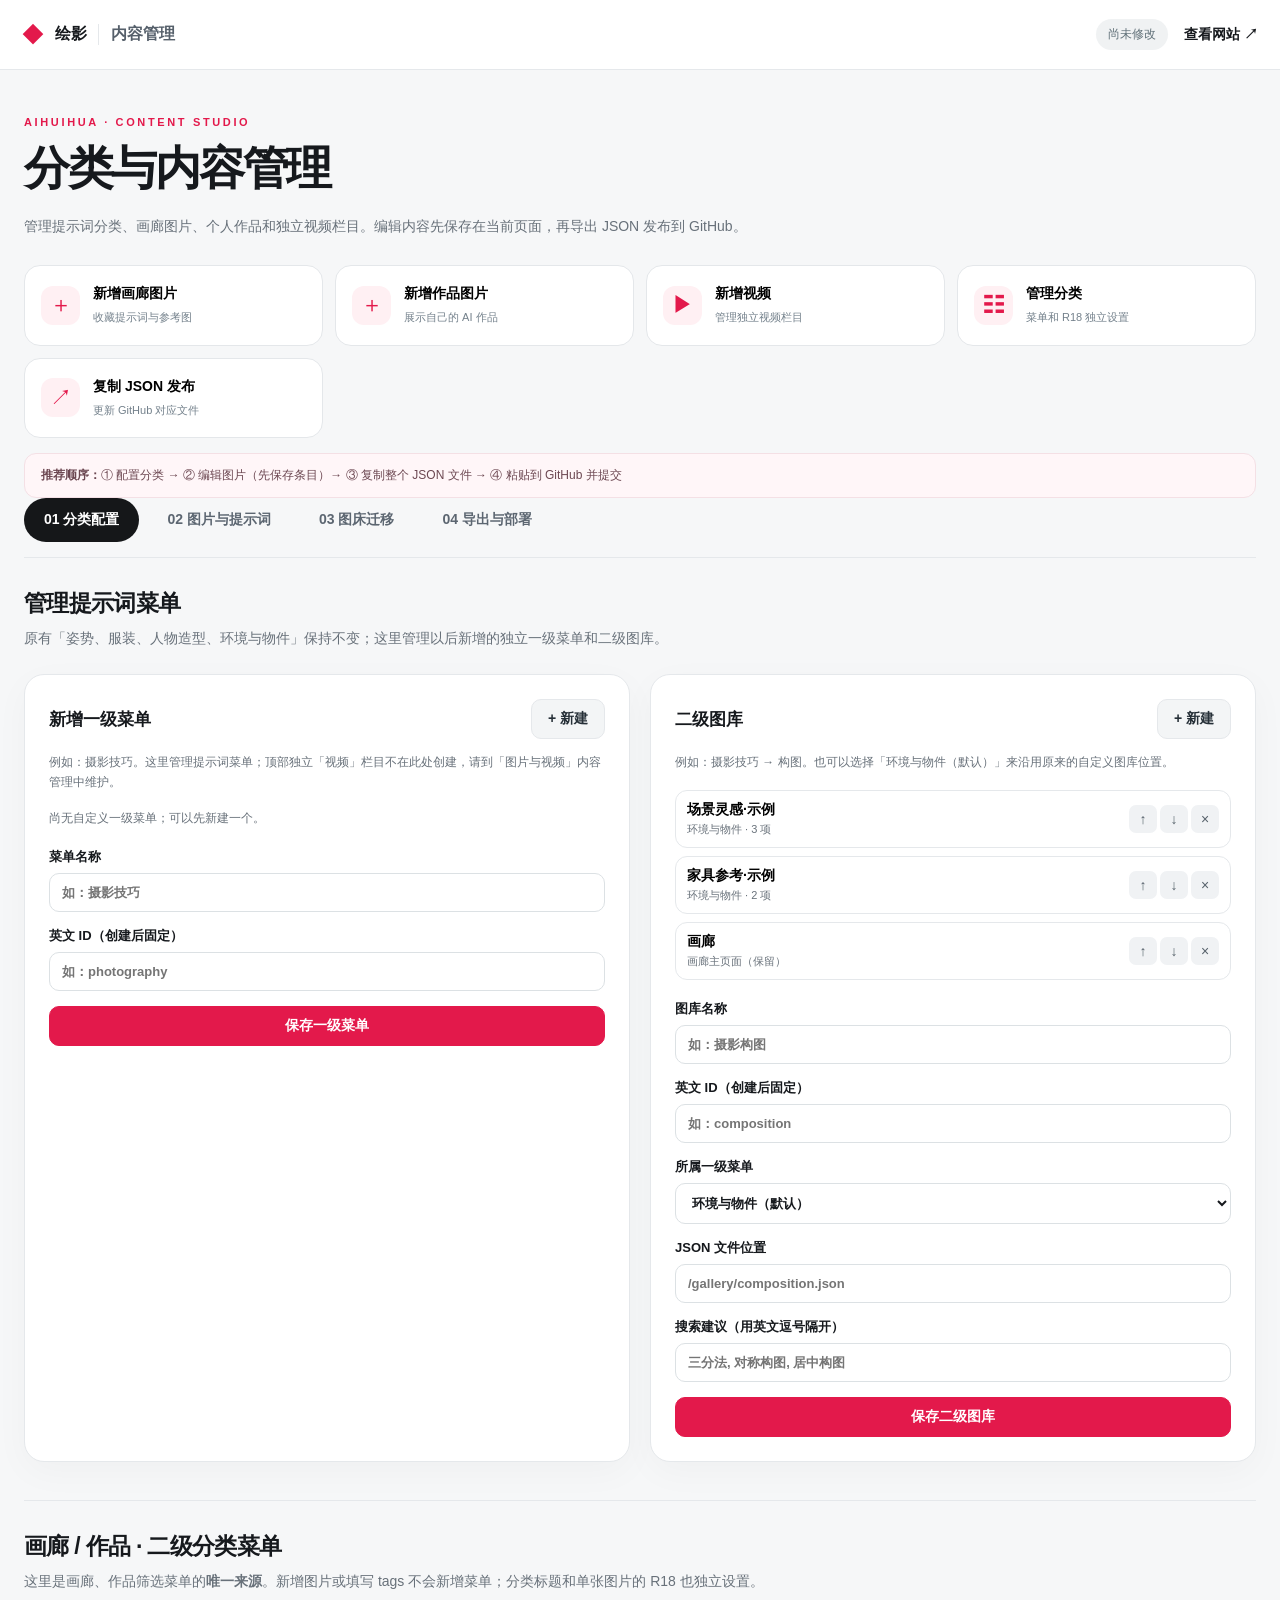
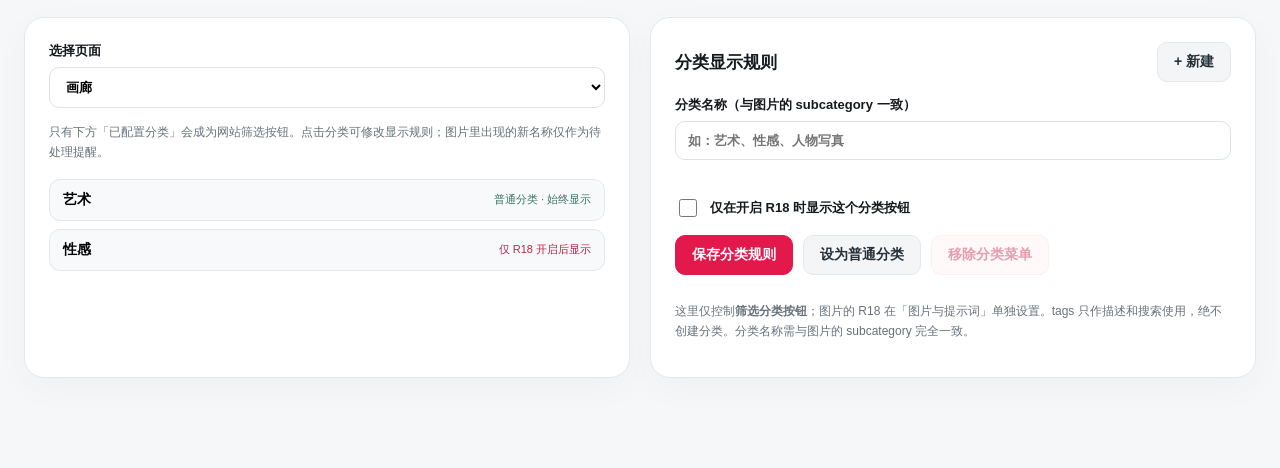
==== manage.html @ 9d0153c7 "Add dedicated video management controls to the content manager" ====
<!doctype html>
<html lang="zh-CN">
<head>
  <meta charset="utf-8">
  <meta name="viewport" content="width=device-width,initial-scale=1">
  <meta name="robots" content="noindex,nofollow">
  <title>内容与素材管理 · 绘影 AIHUIHUA</title>
  <link rel="icon" href="favicon.svg" type="image/svg+xml">
  <link rel="stylesheet" href="manage.css?v=4">
</head>
<body>
  <header class="manage-top">
    <a class="manage-brand" href="./#home"><span class="brand-icon">◆</span><strong>绘影</strong><span>内容管理</span></a>
    <div class="top-actions"><span class="state-pill" id="dirtyBadge">尚未修改</span><a href="./#home" target="_blank" rel="noopener">查看网站 ↗</a></div>
  </header>
  <main class="manage-main">
    <div class="intro">
      <p class="eyebrow">AIHUIHUA · CONTENT STUDIO</p>
      <h1>分类与内容管理</h1>
      <p>管理提示词分类、画廊图片、个人作品和独立视频栏目。编辑内容先保存在当前页面，再导出 JSON 发布到 GitHub。</p>
    </div>
    <div class="quick-actions" aria-label="快捷操作">
      <button id="quickGallery" type="button" class="quick-action"><span class="quick-icon">＋</span><span><strong>新增画廊图片</strong><small>收藏提示词与参考图</small></span></button>
      <button id="quickWorks" type="button" class="quick-action"><span class="quick-icon">＋</span><span><strong>新增作品图片</strong><small>展示自己的 AI 作品</small></span></button>
      <button id="quickVideo" type="button" class="quick-action"><span class="quick-icon">▶</span><span><strong>新增视频</strong><small>管理独立视频栏目</small></span></button>
      <button id="quickCategories" type="button" class="quick-action"><span class="quick-icon">☷</span><span><strong>管理分类</strong><small>菜单和 R18 独立设置</small></span></button>
      <button id="quickPublish" type="button" class="quick-action"><span class="quick-icon">↗</span><span><strong>复制 JSON 发布</strong><small>更新 GitHub 对应文件</small></span></button>
    </div>
    <p class="workflow-hint"><strong>推荐顺序：</strong>① 配置分类 → ② 编辑图片（先保存条目）→ ③ 复制整个 JSON 文件 → ④ 粘贴到 GitHub 并提交</p>
    <nav class="manage-tabs" aria-label="管理功能">
      <button class="active" type="button" data-panel="categories" aria-selected="true">01 分类配置</button>
      <button type="button" data-panel="content" aria-selected="false">02 图片与提示词</button>
      <button type="button" data-panel="migration" aria-selected="false">03 图床迁移</button>
      <button type="button" data-panel="export" aria-selected="false">04 导出与部署</button>
    </nav>

    <section id="panel-categories" class="workspace" aria-labelledby="categoriesHeading">
      <div class="section-head"><div><h2 id="categoriesHeading">管理提示词菜单</h2><p>原有「姿势、服装、人物造型、环境与物件」保持不变；这里管理以后新增的独立一级菜单和二级图库。</p></div></div>
      <div class="manage-columns">
        <article class="panel">
          <div class="panel-title"><h3>新增一级菜单</h3><button type="button" class="subtle" id="newGroup">+ 新建</button></div>
          <div class="muted small">例如：摄影技巧。这里管理提示词菜单；顶部独立「视频」栏目不在此处创建，请到「图片与视频」内容管理中维护。</div>
          <div class="item-rows" id="groupList"></div>
          <form id="groupForm" class="edit-form">
            <label>菜单名称<input id="groupName" placeholder="如：摄影技巧" maxlength="30" required></label>
            <label>英文 ID（创建后固定）<input id="groupId" placeholder="如：photography" pattern="[a-z0-9-]+" required></label>
            <button class="primary" type="submit">保存一级菜单</button>
          </form>
        </article>
        <article class="panel">
          <div class="panel-title"><h3>二级图库</h3><button type="button" class="subtle" id="newCategory">+ 新建</button></div>
          <div class="muted small">例如：摄影技巧 → 构图。也可以选择「环境与物件（默认）」来沿用原来的自定义图库位置。</div>
          <div class="item-rows" id="categoryList"></div>
          <form id="categoryForm" class="edit-form">
            <label>图库名称<input id="categoryName" placeholder="如：摄影构图" maxlength="40" required></label>
            <label>英文 ID（创建后固定）<input id="categoryId" placeholder="如：composition" pattern="[a-z0-9-]+" required></label>
            <label>所属一级菜单<select id="categoryGroup"></select></label>
            <label>JSON 文件位置<input id="categoryFile" placeholder="/gallery/composition.json" required></label>
            <label>搜索建议（用英文逗号隔开）<input id="categorySuggestions" placeholder="三分法, 对称构图, 居中构图"></label>
            <button class="primary" type="submit">保存二级图库</button>
          </form>
        </article>
      </div>
      <div class="collection-visibility-section">
        <div class="section-head"><h2>画廊 / 作品 · 二级分类菜单</h2><p>这里是画廊、作品筛选菜单的<strong>唯一来源</strong>。新增图片或填写 tags 不会新增菜单；分类标题和单张图片的 R18 也独立设置。</p></div>
        <div class="manage-columns">
          <article class="panel">
            <label class="collection-view-label">选择页面<select id="collectionFilterView"><option value="gallery">画廊</option><option value="works">作品</option></select></label>
            <div class="muted small">只有下方「已配置分类」会成为网站筛选按钮。点击分类可修改显示规则；图片里出现的新名称仅作为待处理提醒。</div>
            <div id="collectionFilterList" class="item-rows" aria-label="画廊和作品分类">正在读取分类…</div>
            <div id="collectionUnconfigured" class="unconfigured-list" hidden></div>
          </article>
          <article class="panel">
            <div class="panel-title"><h3>分类显示规则</h3><button type="button" id="newCollectionFilter" class="subtle">+ 新建</button></div>
            <form id="collectionFilterForm" class="edit-form">
              <label>分类名称（与图片的 subcategory 一致）<input id="collectionFilterName" placeholder="如：艺术、性感、人物写真" maxlength="40" required></label>
              <label class="checkbox-line"><input type="checkbox" id="collectionFilterAdult">仅在开启 R18 时显示这个分类按钮</label>
              <div class="row-actions"><button type="submit" class="primary">保存分类规则</button><button type="button" id="resetCollectionFilter" class="subtle" disabled>设为普通分类</button><button type="button" id="removeCollectionFilter" class="danger" disabled>移除分类菜单</button></div>
              <p class="muted small">这里仅控制<strong>筛选分类按钮</strong>；图片的 R18 在「图片与提示词」单独设置。tags 只作描述和搜索使用，绝不创建分类。分类名称需与图片的 subcategory 完全一致。</p>
            </form>
          </article>
        </div>
      </div>
    </section>

    <section id="panel-content" class="workspace" hidden aria-labelledby="contentHeading">
      <div class="section-head"><div><h2 id="contentHeading">维护图片、视频与提示词</h2><p>在左侧选择画廊、作品、视频或提示词图库。视频栏目独立使用 gallery/video-assets.json，可填写视频直链、封面、标题、分类、介绍和提示词；保存后可导出完整 JSON。</p></div></div>
      <div class="content-layout">
        <aside class="panel content-sidebar">
          <label>选择图库<select id="sourceSelect"></select></label>
          <div class="source-status" id="sourceStatus">请选择图库</div>
          <label>搜索编号、标题或分类<input id="itemSearch" type="search" placeholder="输入关键词筛选"></label>
          <div class="row-actions"><button type="button" id="newItem" class="subtle">+ 新增图片</button><button type="button" id="duplicateItem" class="subtle">复制当前</button></div>
          <div class="item-list" id="itemList" aria-label="素材列表"></div>
          <p class="muted small" id="listNote"></p>
        </aside>
        <article class="panel editor-panel">
          <div class="panel-title"><h3 id="editTitle">选择一条内容开始编辑</h3><button type="button" id="deleteItem" class="danger" disabled>删除条目</button></div>
          <form id="itemForm" class="edit-form" hidden>
            <div class="form-grid">
              <label>素材 ID<input id="itemId" required></label>
              <label id="titleLabel">图片标题<input id="itemTitle" placeholder="图片名称"></label>
              <label id="itemCategoryTextWrap">二级分类<input id="itemCategory" placeholder="如：人物写真"></label>
              <label id="itemCategorySelectWrap" hidden>二级分类（选择已创建的菜单）<select id="itemCategorySelect"></select></label>
              <label class="checkbox-line"><input id="itemAdult" type="checkbox"> R18 成人向（关闭开关时隐藏）</label>
            </div>
            <p id="itemCategoryHelp" class="field-hint">二级分类决定筛选归属；如需新菜单，请先在「分类配置」中创建。</p>
            <label id="videoUrlField" hidden>视频文件直链（MP4 / WebM）<input id="itemVideoUrl" type="url" placeholder="https://example.com/video.mp4"></label>
            <div id="itemCategoryActions" class="row-actions" hidden><button type="button" id="goCategoryConfig" class="subtle">＋ 新增或管理二级分类</button></div>
            <label>中文提示词<textarea id="itemZh" rows="3"></textarea></label>
            <label>英文提示词<textarea id="itemEn" rows="3"></textarea></label>
            <label>图片介绍<textarea id="itemDescription" rows="2"></textarea></label>
            <label>图片标签（仅说明图片，不影响菜单）<input id="itemTags" placeholder="如：人像, 电影感, 写真"></label>
            <p class="field-hint">标签会出现在图片详情中，也可以用于搜索；无论添加多少标签，都不会新增分类按钮。</p>
            <div class="image-editor-heading"><h4>图片地址</h4><span class="muted small">可分别修改缩略图、预览图、原图及多角度图片</span></div>
            <div id="imageFields" class="image-fields"></div>
            <div class="preview"><img id="itemPreview" alt="图片或视频封面预览" hidden><video id="itemVideoPreview" controls playsinline preload="metadata" hidden></video><span id="previewHint">暂无可预览的图片或视频</span></div>
            <details class="raw-details"><summary>高级：直接编辑该条目的 JSON</summary><p class="muted small">点击「应用 JSON」会覆盖上方尚未保存的表单内容。适合修改原始素材的特殊字段。</p><textarea id="itemRaw" rows="12" spellcheck="false"></textarea><button type="button" class="subtle" id="applyRaw">校验并应用 JSON</button></details>
            <div class="editor-actions"><button type="submit" class="primary">保存当前条目</button><button type="button" class="subtle" id="copyCurrentItem">复制当前条目的 JSON</button><button type="button" class="subtle" id="copyCurrentSource">复制整个图库 JSON</button><span class="muted small">先保存，再复制；完整图库 JSON 可直接覆盖 GitHub 同名文件。</span></div>
          </form>
          <div id="emptyEditor" class="empty-editor">从左侧选择图片或视频，即可编辑对应直链、封面、提示词和 R18 标记。</div>
        </article>
      </div>
    </section>

    <section id="panel-migration" class="workspace" hidden aria-labelledby="migrationHeading">
      <div class="section-head"><div><h2 id="migrationHeading">批量替换图床直链</h2><p>只修改图片字段，不修改提示词、原始编号及作者来源说明。请先把图片真正上传到自己的 K-Vault / R2。</p></div></div>
      <article class="panel migration-panel">
        <label>操作图库<select id="migrationSource"></select></label>
        <div class="form-grid">
          <label>旧地址前缀<input id="oldPrefix" placeholder="https://pwimg.0vo.pro/p/t/"></label>
          <label>新地址前缀<input id="newPrefix" placeholder="https://img.example.com/poses/thumb/"></label>
        </div>
        <div class="row-actions"><button type="button" id="previewPrefix" class="subtle">预览可替换数量</button><button type="button" id="applyPrefix" class="primary">应用前缀替换</button></div>
        <div class="subsection"><h3>或使用精确 URL 映射</h3><p class="muted small">粘贴 JSON 对象，键为旧图片地址，值为对应的新图片地址；适合图片改名或目录结构不同的情况。</p><textarea id="mappingText" rows="7" spellcheck="false" placeholder='{"https://旧图床/001.webp":"https://新图床/001.webp"}'></textarea><button type="button" id="applyMapping" class="subtle">应用精确映射</button></div>
        <div id="migrationReport" class="notice">选择图库后，可以先检查其中还包含哪些第三方图片域名。</div>
      </article>
    </section>

    <section id="panel-export" class="workspace" hidden aria-labelledby="exportHeading">
      <div class="section-head"><div><h2 id="exportHeading">复制 JSON，发布到 GitHub</h2><p>不必每次下载 ZIP。只改一个文件时，直接复制该文件的完整 JSON，粘贴到 GitHub 同名文件的编辑器，再提交即可。</p></div></div>
      <article class="panel export-panel">
        <h3>本次待发布的文件</h3><div id="changedFiles" class="changed-files">暂无修改</div>
        <div class="copy-json-panel">
          <label>选择要发布的 JSON 文件<select id="copyFileSelect"></select></label>
          <div class="row-actions"><button id="copySelectedFile" type="button" class="primary">复制此文件完整 JSON</button><button id="exportCurrent" type="button" class="subtle">下载此文件 JSON</button><a id="githubEditFile" href="https://github.com/Gage0149/AIHUIHUA" target="_blank" rel="noopener" class="link-button">在 GitHub 打开对应文件 ↗</a></div>
          <p id="copyFileNote" class="field-hint">完整内容将复制到剪贴板，可直接用于替换 GitHub 同名文件。</p>
          <textarea id="jsonPreview" readonly spellcheck="false" aria-label="JSON 内容预览" placeholder="选择文件后显示 JSON 预览"></textarea>
          <p id="jsonPreviewNote" class="muted small"></p>
        </div>
        <div class="divider-heading"><h3>或批量下载</h3><span class="muted small">一次修改多个文件时更方便</span></div>
        <div class="row-actions"><button id="exportAll" type="button" class="subtle">下载本次修改 ZIP</button></div>
        <ol class="steps">
          <li>复制方式：选择对应文件，点击「复制此文件完整 JSON」，在 GitHub 打开同名文件 → 编辑 → 全选原内容 → 粘贴 → 提交。</li>
          <li>ZIP 方式：下载后先解压，按压缩包中的相对路径逐个上传/覆盖文件；不要直接上传 ZIP 文件。</li>
          <li>新建的图库 JSON 文件不存在时，需先在 GitHub 创建该文件；提交到 <code>main</code> 分支后，GitHub Pages 才会更新。</li>
          <li>刷新网站并检查图片，必要时按 <kbd>Ctrl</kbd> + <kbd>Shift</kbd> + <kbd>R</kbd>。</li>
        </ol>
        <div class="notice"><strong>安全提示：</strong>本管理页面不会调用 GitHub 写入接口，也不会收集、保存或上传 GitHub 密钥。R18 仅是页面显示过滤，并不是私密图片访问控制。</div>
      </article>
    </section>
  </main>
  <div id="toast" role="status" aria-live="polite"></div>
  <script src="zip.js" defer></script>
  <script src="manage.js?v=4" defer></script>
</body>
</html>
---- manage.css ----
:root{color-scheme:light;--ink:#16191d;--sub:#68717a;--line:#e5e8eb;--surface:#fff;--canvas:#f6f7f8;--accent:#e3194b;--muted:#f0f2f4;font-family:Inter,-apple-system,BlinkMacSystemFont,"Segoe UI","PingFang SC","Microsoft YaHei",sans-serif}
*{box-sizing:border-box}body{margin:0;background:var(--canvas);color:var(--ink);font-size:14px}button,input,textarea,select{font:inherit}button{cursor:pointer}a{color:inherit}button:focus-visible,a:focus-visible,input:focus-visible,select:focus-visible,textarea:focus-visible{outline:3px solid #f7a0b5;outline-offset:2px}
.manage-top{height:70px;display:flex;align-items:center;justify-content:space-between;gap:20px;padding:0 max(22px,calc((100vw - 1440px)/2));background:#fff;border-bottom:1px solid var(--line);position:sticky;top:0;z-index:30}
.manage-brand{display:flex;gap:11px;align-items:center;text-decoration:none;font-size:16px}.manage-brand span:last-child{border-left:1px solid var(--line);padding-left:12px;font-weight:650;color:#56606b}.brand-icon{display:grid;place-items:center;color:var(--accent);font-size:22px}.top-actions{display:flex;align-items:center;gap:16px}.top-actions a{text-decoration:none;font-weight:650}.state-pill{border-radius:100px;background:#f0f2f3;padding:7px 12px;color:#607078;font-size:12px}.state-pill.dirty{background:#fff0f3;color:#bc2245}
.manage-main{max-width:1488px;padding:0 24px 90px;margin:auto}.intro{padding:46px 0 26px}.eyebrow{color:var(--accent);font-size:11px;font-weight:800;letter-spacing:.24em;margin:0 0 10px}.intro h1{font-size:clamp(32px,4vw,46px);letter-spacing:-.05em;margin:0 0 14px}.intro p:last-child{color:var(--sub);line-height:1.8;margin:0;max-width:960px}
.manage-tabs{display:flex;gap:8px;border-bottom:1px solid var(--line);padding:0 0 15px;overflow:auto}.manage-tabs button{white-space:nowrap;background:none;border:0;padding:13px 20px;border-radius:100px;color:#5c6671;font-weight:650}.manage-tabs button.active{background:#151719;color:#fff}
.collection-visibility-section{margin-top:38px;padding-top:30px;border-top:1px solid var(--line)}
.collection-view-label{display:grid;gap:7px;font-weight:650;font-size:13px;margin-bottom:15px}.collection-view-label select{width:100%;padding:11px 12px;border:1px solid #dce1e4;border-radius:10px;background:#fff}
.collection-filter-choice{display:flex;align-items:center;justify-content:space-between;gap:10px;width:100%;padding:11px 13px;background:#f8f9fa;border:1px solid var(--line);border-radius:11px;text-align:left}
.collection-filter-choice.selected{border-color:var(--accent);background:#fff5f7}.collection-filter-choice small{font-size:11px;color:var(--sub)}
.collection-filter-choice .adult-label{color:#bb2347}.collection-filter-choice .public-label{color:#387560}
.unconfigured-list{display:grid;gap:10px;padding:14px;border:1px dashed #d5dce2;border-radius:12px;background:#fafbfc;font-size:12px;color:#53616d}.unconfigured-list p{margin:0;line-height:1.6}.unconfigured-buttons{display:flex;flex-wrap:wrap;gap:7px}.unconfigured-buttons button{background:#fff;border:1px solid #d5dce2;color:#2f3c48;border-radius:999px;padding:6px 10px;font-size:12px}
.unconfigured-list[hidden],#itemCategoryTextWrap[hidden],#itemCategorySelectWrap[hidden],#itemCategoryActions[hidden]{display:none!important}
.quick-actions{display:grid;grid-template-columns:repeat(4,minmax(0,1fr));gap:12px;margin-bottom:15px}.quick-action{display:flex;align-items:center;gap:13px;text-align:left;border:1px solid #e4e7ea;border-radius:16px;background:#fff;padding:19px 16px;transition:border-color .2s,transform .2s,box-shadow .2s;min-width:0}.quick-action:hover{border-color:#f49cb1;transform:translateY(-2px);box-shadow:0 9px 24px #b81f3d11}.quick-action strong,.quick-action small{display:block}.quick-action strong{font-size:14px;margin-bottom:6px}.quick-action small{font-size:11px;line-height:1.5;color:#73808b}.quick-icon{display:grid;place-items:center;flex:none;width:39px;height:39px;border-radius:12px;background:#fff0f3;color:var(--accent);font-size:22px}.workflow-hint{border:1px solid #f4e0e5;background:#fff6f8;padding:11px 16px;border-radius:12px;margin:0;color:#6c4751;font-size:12px;line-height:1.7}
.field-hint{font-size:12px;line-height:1.7;margin:-5px 0 0;color:#77818a}.copy-json-panel{border:1px solid #e6e9ec;background:#fafbfc;padding:20px;border-radius:16px;display:grid;gap:14px}.copy-json-panel>label{display:grid;gap:7px;font-weight:650}.copy-json-panel select{width:100%;padding:11px;border:1px solid #dce1e4;border-radius:10px;background:#fff}.copy-json-panel .field-hint{margin:0}.copy-json-panel textarea{font:12px/1.6 ui-monospace,SFMono-Regular,Consolas,monospace;width:100%;min-height:195px;max-height:430px;resize:vertical;background:#fff;border:1px solid #e2e7ea;border-radius:10px;padding:13px;color:#34404b}.link-button{display:inline-flex;align-items:center;justify-content:center;text-decoration:none;border-radius:10px;background:#fff;border:1px solid #dce1e4;padding:10px 14px;font-weight:700}.link-button:hover{border-color:#d98ba1;color:#bc1d43}.divider-heading{display:flex;gap:14px;align-items:center;flex-wrap:wrap;border-top:1px solid #e5e8eb;padding-top:17px}.editor-actions{padding-top:12px;border-top:1px solid #e5e8eb}.editor-actions .muted{flex-basis:100%}
.workspace{padding-top:30px}.workspace[hidden],.edit-form[hidden]{display:none!important}.section-head{margin-bottom:24px}.section-head h2{font-size:23px;letter-spacing:-.03em;margin:0 0 8px}.section-head p{color:var(--sub);line-height:1.7;margin:0}.manage-columns{display:grid;grid-template-columns:1fr 1fr;gap:20px}
.panel{background:var(--surface);border:1px solid var(--line);border-radius:20px;padding:24px;box-shadow:0 10px 36px rgba(18,28,40,.03);min-width:0}.panel-title{display:flex;justify-content:space-between;align-items:center;gap:12px;margin-bottom:14px}.panel h3{font-size:17px;margin:0}.muted{color:var(--sub)}.small{font-size:12px;line-height:1.6}.item-rows{display:grid;gap:8px;margin:17px 0 20px;max-height:340px;overflow:auto}
.menu-row{display:flex;align-items:center;justify-content:space-between;gap:10px;border:1px solid var(--line);padding:10px 11px;border-radius:12px;background:#fff}.menu-row.selected{border-color:var(--accent);background:#fff7f9}.menu-row .menu-info{flex:1;min-width:0;text-align:left;border:0;background:none;padding:0}.menu-info strong,.menu-info span{display:block;overflow:hidden;text-overflow:ellipsis;white-space:nowrap}.menu-info span{font-size:11px;color:var(--sub);margin-top:3px}.menu-tools{display:flex;gap:3px}.menu-tools button{border:0;background:var(--muted);width:28px;height:28px;border-radius:7px;color:#56616a}.menu-tools button:hover{color:var(--accent)}
.edit-form{display:grid;gap:15px}.edit-form label,.content-sidebar label,.migration-panel label{display:grid;gap:7px;font-weight:650;font-size:13px}.edit-form input,.edit-form textarea,.edit-form select,.content-sidebar input,.content-sidebar select,.migration-panel input,.migration-panel select,.migration-panel textarea{background:#fff;border:1px solid #dce1e4;border-radius:10px;padding:11px 12px;width:100%;color:var(--ink);outline:none}.edit-form textarea,.migration-panel textarea{resize:vertical;line-height:1.6}.edit-form input:focus,.edit-form textarea:focus,.edit-form select:focus,.content-sidebar input:focus,.content-sidebar select:focus,.migration-panel input:focus,.migration-panel select:focus{border-color:#f05a7a;box-shadow:0 0 0 3px #ffedf1}.edit-form input:disabled{background:#f4f5f6;color:#7e858d}.primary,.subtle,.danger{border-radius:10px;border:1px solid var(--line);padding:10px 16px;font-weight:700;white-space:nowrap}.primary{background:var(--accent);color:#fff;border-color:var(--accent)}.primary:hover{background:#be1640}.subtle{background:#f3f5f6;color:#263038}.subtle:hover{background:#e9ebed}.danger{background:#fff3f4;color:#c7274f;border-color:#ffdae3}.danger:disabled{opacity:.45;cursor:default}.row-actions{display:flex;flex-wrap:wrap;gap:10px;align-items:center}
.content-layout{display:grid;grid-template-columns:minmax(270px,345px) minmax(0,1fr);gap:20px;align-items:start}.content-sidebar{position:sticky;top:88px;display:grid;gap:14px}.source-status{font-size:12px;color:var(--sub)}.item-list{display:grid;gap:5px;max-height:55vh;min-height:120px;overflow:auto}.item-choice{display:flex;justify-content:space-between;align-items:center;gap:8px;border:0;background:#f8f9fa;padding:12px;text-align:left;border-radius:10px}.item-choice:hover{background:#f0f2f4}.item-choice.on{background:#fff1f4;color:#be1d44}.item-choice span{white-space:nowrap;overflow:hidden;text-overflow:ellipsis;flex:1}.item-choice small{font-size:11px;color:#858e96}.editor-panel{min-height:460px}.form-grid{display:grid;grid-template-columns:repeat(2,minmax(0,1fr));gap:15px}.checkbox-line{display:flex!important;gap:10px!important;align-items:center;margin-top:21px}.checkbox-line input{width:18px;height:18px;accent-color:var(--accent)}.editor-actions{display:flex;align-items:center;gap:15px;flex-wrap:wrap}.empty-editor{display:grid;place-items:center;color:#939ba3;min-height:310px;text-align:center}.image-editor-heading{display:flex;align-items:baseline;flex-wrap:wrap;gap:14px;margin-top:10px}.image-editor-heading h4{margin:0;font-size:15px}.image-fields{display:grid;gap:12px}.image-group{display:grid;gap:8px;padding:14px;background:#f8f9fa;border-radius:12px}.image-group h5{margin:0;font-size:12px;color:#53606b}.image-row{display:grid;grid-template-columns:112px minmax(0,1fr);align-items:center;gap:8px}.image-row label{font-size:12px;color:#626c73}.image-row input{padding:9px 10px;font-size:12px}.preview{height:225px;border-radius:14px;background:#eef1f3;display:grid;place-items:center;overflow:hidden;color:#8f98a0}.preview img{max-width:100%;max-height:100%;object-fit:contain}.raw-details{border-top:1px solid var(--line);padding-top:15px}.raw-details summary{font-weight:700;cursor:pointer}.raw-details textarea{font:12px/1.65 ui-monospace,Consolas,monospace;margin:10px 0}.raw-details button{margin-bottom:6px}
.migration-panel{display:grid;gap:19px;max-width:1050px}.subsection{padding-top:24px;border-top:1px solid var(--line);display:grid;gap:10px}.subsection h3,.export-panel h3{margin:0}.subsection p{margin:0}.notice{padding:16px 18px;border-radius:12px;background:#f4f7f8;color:#53616d;line-height:1.8;white-space:pre-wrap}.notice.warning{background:#fff3e6;color:#905c13}.export-panel{max-width:1050px;display:grid;gap:22px}.changed-files{display:grid;gap:7px;padding:16px;background:#f7f8f9;border-radius:12px;color:#5b6770;font-size:13px}.changed-files code{color:#17232d}.steps{line-height:2;color:#4a5964;padding-left:25px;margin:0}.steps code{background:#f3f4f6;padding:3px 6px;border-radius:5px}kbd{border:1px solid #cdd2d6;border-bottom-width:2px;background:#fff;padding:1px 5px;border-radius:4px}
#toast{position:fixed;bottom:24px;left:50%;transform:translate(-50%,30px);opacity:0;pointer-events:none;background:#171b21;color:#fff;border-radius:12px;padding:12px 20px;box-shadow:0 14px 40px #0003;transition:opacity .2s,transform .2s;z-index:50;max-width:90vw;text-align:center}#toast.show{opacity:1;transform:translate(-50%,0)}
@media(max-width:1000px){.manage-columns,.content-layout{grid-template-columns:1fr}.content-sidebar{position:static}.item-list{max-height:280px}.manage-top{padding:0 18px}.quick-actions{grid-template-columns:repeat(2,minmax(0,1fr))}}
@media(max-width:620px){.manage-main{padding:0 14px 60px}.manage-top{height:62px}.top-actions .state-pill{display:none}.intro{padding-top:31px}.manage-tabs button{padding:11px 13px}.panel{padding:17px;border-radius:14px}.form-grid{grid-template-columns:1fr}.checkbox-line{margin-top:0}.image-row{grid-template-columns:1fr;gap:3px}.panel-title{flex-wrap:wrap}.quick-actions{gap:8px}.quick-action{padding:13px 10px;gap:8px}.quick-icon{width:32px;height:32px;font-size:18px}.quick-action strong{font-size:12px}.copy-json-panel{padding:12px}.copy-json-panel .row-actions>*{width:100%}.workflow-hint{padding:10px 12px}}
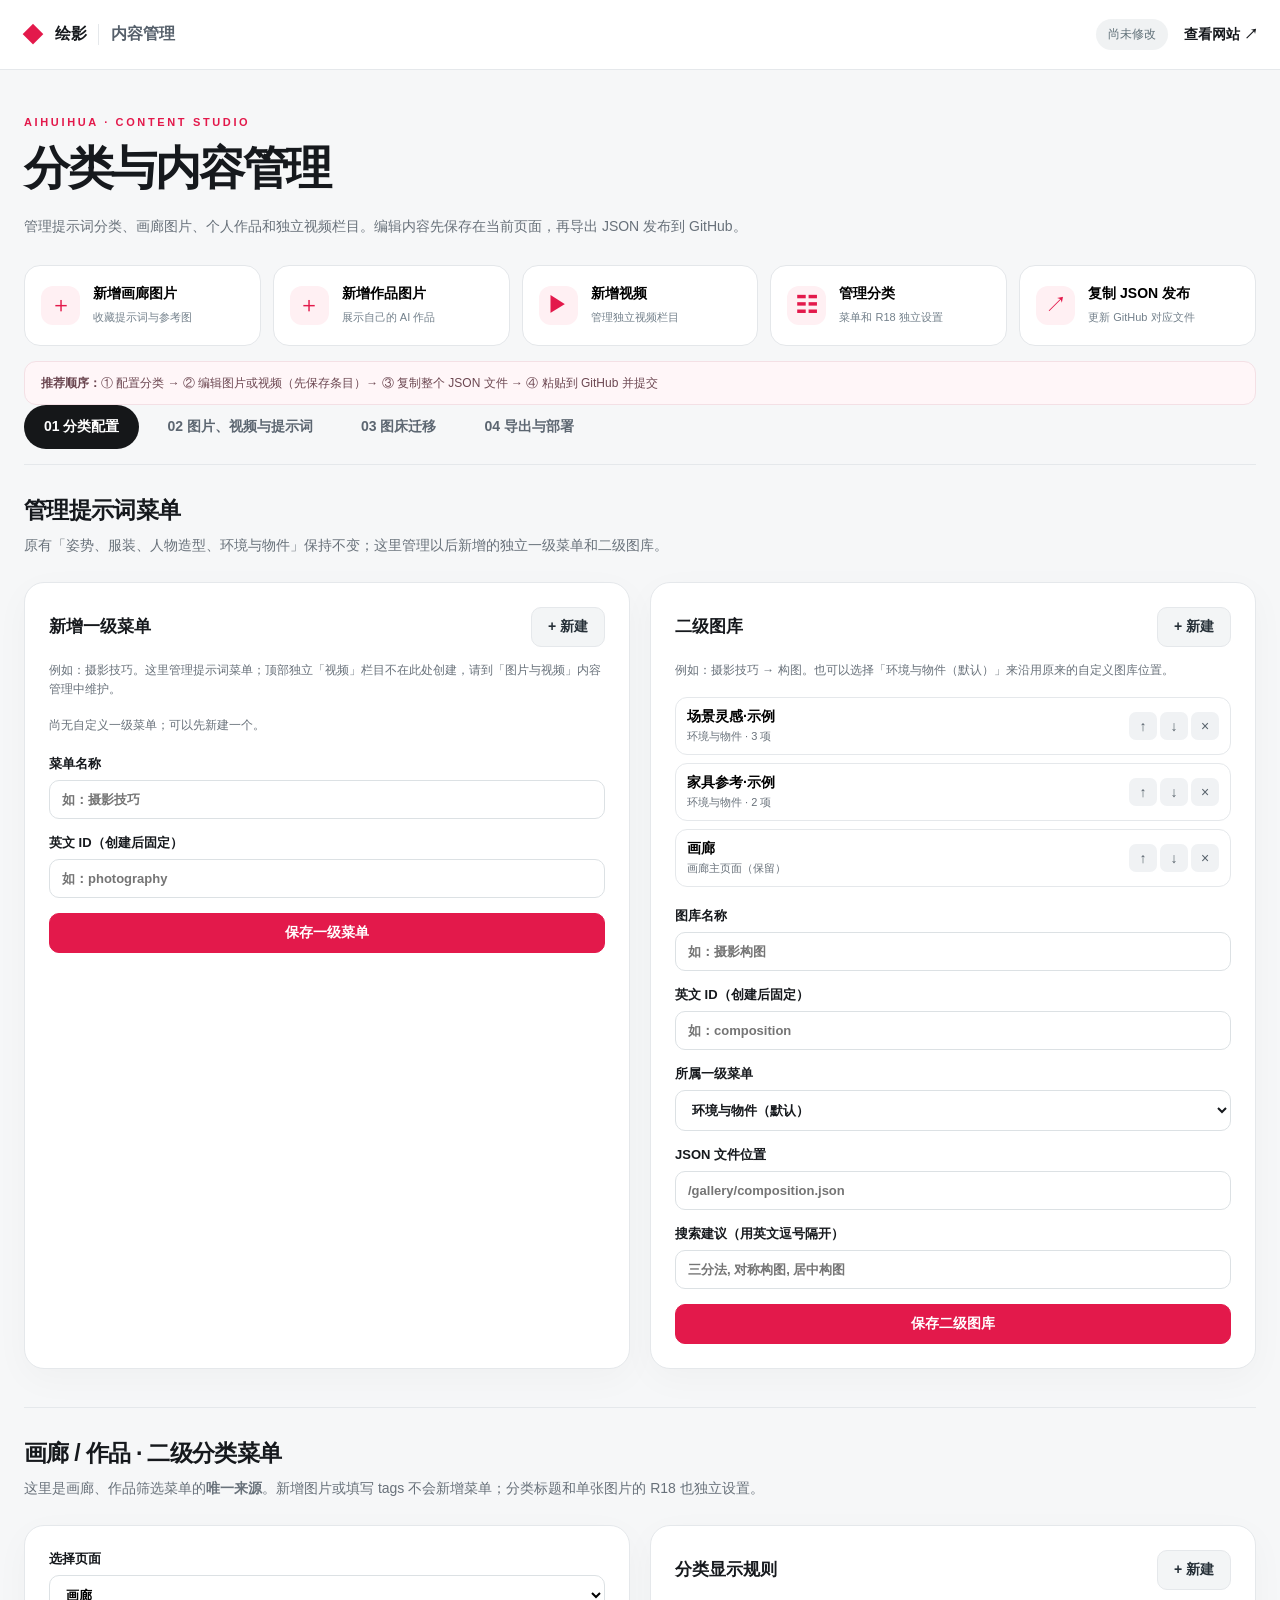
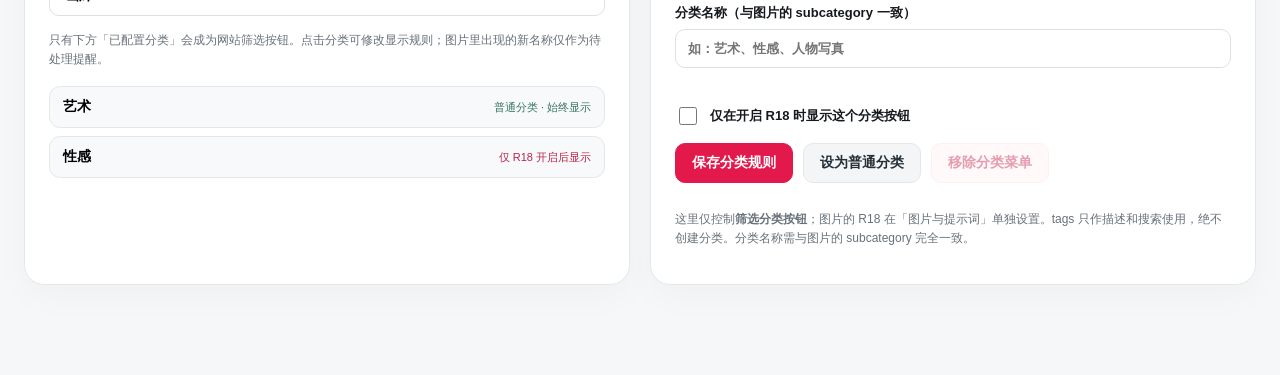
==== commit 72ae28eb: "Clarify video editing in content manager labels and workflow" ====
--- a/manage.html
+++ b/manage.html
@@ -26,10 +26,10 @@
       <button id="quickCategories" type="button" class="quick-action"><span class="quick-icon">☷</span><span><strong>管理分类</strong><small>菜单和 R18 独立设置</small></span></button>
       <button id="quickPublish" type="button" class="quick-action"><span class="quick-icon">↗</span><span><strong>复制 JSON 发布</strong><small>更新 GitHub 对应文件</small></span></button>
     </div>
-    <p class="workflow-hint"><strong>推荐顺序：</strong>① 配置分类 → ② 编辑图片（先保存条目）→ ③ 复制整个 JSON 文件 → ④ 粘贴到 GitHub 并提交</p>
+    <p class="workflow-hint"><strong>推荐顺序：</strong>① 配置分类 → ② 编辑图片或视频（先保存条目）→ ③ 复制整个 JSON 文件 → ④ 粘贴到 GitHub 并提交</p>
     <nav class="manage-tabs" aria-label="管理功能">
       <button class="active" type="button" data-panel="categories" aria-selected="true">01 分类配置</button>
-      <button type="button" data-panel="content" aria-selected="false">02 图片与提示词</button>
+      <button type="button" data-panel="content" aria-selected="false">02 图片、视频与提示词</button>
       <button type="button" data-panel="migration" aria-selected="false">03 图床迁移</button>
       <button type="button" data-panel="export" aria-selected="false">04 导出与部署</button>
     </nav>
--- a/manage.css
+++ b/manage.css
@@ -11,7 +11,7 @@
 .collection-filter-choice .adult-label{color:#bb2347}.collection-filter-choice .public-label{color:#387560}
 .unconfigured-list{display:grid;gap:10px;padding:14px;border:1px dashed #d5dce2;border-radius:12px;background:#fafbfc;font-size:12px;color:#53616d}.unconfigured-list p{margin:0;line-height:1.6}.unconfigured-buttons{display:flex;flex-wrap:wrap;gap:7px}.unconfigured-buttons button{background:#fff;border:1px solid #d5dce2;color:#2f3c48;border-radius:999px;padding:6px 10px;font-size:12px}
 .unconfigured-list[hidden],#itemCategoryTextWrap[hidden],#itemCategorySelectWrap[hidden],#itemCategoryActions[hidden]{display:none!important}
-.quick-actions{display:grid;grid-template-columns:repeat(4,minmax(0,1fr));gap:12px;margin-bottom:15px}.quick-action{display:flex;align-items:center;gap:13px;text-align:left;border:1px solid #e4e7ea;border-radius:16px;background:#fff;padding:19px 16px;transition:border-color .2s,transform .2s,box-shadow .2s;min-width:0}.quick-action:hover{border-color:#f49cb1;transform:translateY(-2px);box-shadow:0 9px 24px #b81f3d11}.quick-action strong,.quick-action small{display:block}.quick-action strong{font-size:14px;margin-bottom:6px}.quick-action small{font-size:11px;line-height:1.5;color:#73808b}.quick-icon{display:grid;place-items:center;flex:none;width:39px;height:39px;border-radius:12px;background:#fff0f3;color:var(--accent);font-size:22px}.workflow-hint{border:1px solid #f4e0e5;background:#fff6f8;padding:11px 16px;border-radius:12px;margin:0;color:#6c4751;font-size:12px;line-height:1.7}
+.quick-actions{display:grid;grid-template-columns:repeat(5,minmax(0,1fr));gap:12px;margin-bottom:15px}.quick-action{display:flex;align-items:center;gap:13px;text-align:left;border:1px solid #e4e7ea;border-radius:16px;background:#fff;padding:19px 16px;transition:border-color .2s,transform .2s,box-shadow .2s;min-width:0}.quick-action:hover{border-color:#f49cb1;transform:translateY(-2px);box-shadow:0 9px 24px #b81f3d11}.quick-action strong,.quick-action small{display:block}.quick-action strong{font-size:14px;margin-bottom:6px}.quick-action small{font-size:11px;line-height:1.5;color:#73808b}.quick-icon{display:grid;place-items:center;flex:none;width:39px;height:39px;border-radius:12px;background:#fff0f3;color:var(--accent);font-size:22px}.workflow-hint{border:1px solid #f4e0e5;background:#fff6f8;padding:11px 16px;border-radius:12px;margin:0;color:#6c4751;font-size:12px;line-height:1.7}
 .field-hint{font-size:12px;line-height:1.7;margin:-5px 0 0;color:#77818a}.copy-json-panel{border:1px solid #e6e9ec;background:#fafbfc;padding:20px;border-radius:16px;display:grid;gap:14px}.copy-json-panel>label{display:grid;gap:7px;font-weight:650}.copy-json-panel select{width:100%;padding:11px;border:1px solid #dce1e4;border-radius:10px;background:#fff}.copy-json-panel .field-hint{margin:0}.copy-json-panel textarea{font:12px/1.6 ui-monospace,SFMono-Regular,Consolas,monospace;width:100%;min-height:195px;max-height:430px;resize:vertical;background:#fff;border:1px solid #e2e7ea;border-radius:10px;padding:13px;color:#34404b}.link-button{display:inline-flex;align-items:center;justify-content:center;text-decoration:none;border-radius:10px;background:#fff;border:1px solid #dce1e4;padding:10px 14px;font-weight:700}.link-button:hover{border-color:#d98ba1;color:#bc1d43}.divider-heading{display:flex;gap:14px;align-items:center;flex-wrap:wrap;border-top:1px solid #e5e8eb;padding-top:17px}.editor-actions{padding-top:12px;border-top:1px solid #e5e8eb}.editor-actions .muted{flex-basis:100%}
 .workspace{padding-top:30px}.workspace[hidden],.edit-form[hidden]{display:none!important}.section-head{margin-bottom:24px}.section-head h2{font-size:23px;letter-spacing:-.03em;margin:0 0 8px}.section-head p{color:var(--sub);line-height:1.7;margin:0}.manage-columns{display:grid;grid-template-columns:1fr 1fr;gap:20px}
 .panel{background:var(--surface);border:1px solid var(--line);border-radius:20px;padding:24px;box-shadow:0 10px 36px rgba(18,28,40,.03);min-width:0}.panel-title{display:flex;justify-content:space-between;align-items:center;gap:12px;margin-bottom:14px}.panel h3{font-size:17px;margin:0}.muted{color:var(--sub)}.small{font-size:12px;line-height:1.6}.item-rows{display:grid;gap:8px;margin:17px 0 20px;max-height:340px;overflow:auto}
@@ -20,5 +20,9 @@
 .content-layout{display:grid;grid-template-columns:minmax(270px,345px) minmax(0,1fr);gap:20px;align-items:start}.content-sidebar{position:sticky;top:88px;display:grid;gap:14px}.source-status{font-size:12px;color:var(--sub)}.item-list{display:grid;gap:5px;max-height:55vh;min-height:120px;overflow:auto}.item-choice{display:flex;justify-content:space-between;align-items:center;gap:8px;border:0;background:#f8f9fa;padding:12px;text-align:left;border-radius:10px}.item-choice:hover{background:#f0f2f4}.item-choice.on{background:#fff1f4;color:#be1d44}.item-choice span{white-space:nowrap;overflow:hidden;text-overflow:ellipsis;flex:1}.item-choice small{font-size:11px;color:#858e96}.editor-panel{min-height:460px}.form-grid{display:grid;grid-template-columns:repeat(2,minmax(0,1fr));gap:15px}.checkbox-line{display:flex!important;gap:10px!important;align-items:center;margin-top:21px}.checkbox-line input{width:18px;height:18px;accent-color:var(--accent)}.editor-actions{display:flex;align-items:center;gap:15px;flex-wrap:wrap}.empty-editor{display:grid;place-items:center;color:#939ba3;min-height:310px;text-align:center}.image-editor-heading{display:flex;align-items:baseline;flex-wrap:wrap;gap:14px;margin-top:10px}.image-editor-heading h4{margin:0;font-size:15px}.image-fields{display:grid;gap:12px}.image-group{display:grid;gap:8px;padding:14px;background:#f8f9fa;border-radius:12px}.image-group h5{margin:0;font-size:12px;color:#53606b}.image-row{display:grid;grid-template-columns:112px minmax(0,1fr);align-items:center;gap:8px}.image-row label{font-size:12px;color:#626c73}.image-row input{padding:9px 10px;font-size:12px}.preview{height:225px;border-radius:14px;background:#eef1f3;display:grid;place-items:center;overflow:hidden;color:#8f98a0}.preview img{max-width:100%;max-height:100%;object-fit:contain}.raw-details{border-top:1px solid var(--line);padding-top:15px}.raw-details summary{font-weight:700;cursor:pointer}.raw-details textarea{font:12px/1.65 ui-monospace,Consolas,monospace;margin:10px 0}.raw-details button{margin-bottom:6px}
 .migration-panel{display:grid;gap:19px;max-width:1050px}.subsection{padding-top:24px;border-top:1px solid var(--line);display:grid;gap:10px}.subsection h3,.export-panel h3{margin:0}.subsection p{margin:0}.notice{padding:16px 18px;border-radius:12px;background:#f4f7f8;color:#53616d;line-height:1.8;white-space:pre-wrap}.notice.warning{background:#fff3e6;color:#905c13}.export-panel{max-width:1050px;display:grid;gap:22px}.changed-files{display:grid;gap:7px;padding:16px;background:#f7f8f9;border-radius:12px;color:#5b6770;font-size:13px}.changed-files code{color:#17232d}.steps{line-height:2;color:#4a5964;padding-left:25px;margin:0}.steps code{background:#f3f4f6;padding:3px 6px;border-radius:5px}kbd{border:1px solid #cdd2d6;border-bottom-width:2px;background:#fff;padding:1px 5px;border-radius:4px}
 #toast{position:fixed;bottom:24px;left:50%;transform:translate(-50%,30px);opacity:0;pointer-events:none;background:#171b21;color:#fff;border-radius:12px;padding:12px 20px;box-shadow:0 14px 40px #0003;transition:opacity .2s,transform .2s;z-index:50;max-width:90vw;text-align:center}#toast.show{opacity:1;transform:translate(-50%,0)}
-@media(max-width:1000px){.manage-columns,.content-layout{grid-template-columns:1fr}.content-sidebar{position:static}.item-list{max-height:280px}.manage-top{padding:0 18px}.quick-actions{grid-template-columns:repeat(2,minmax(0,1fr))}}
+@media(max-width:1000px){.manage-columns,.content-layout{grid-template-columns:1fr}.content-sidebar{position:static}.item-list{max-height:280px}.manage-top{padding:0 18px}.quick-actions{grid-template-columns:repeat(3,minmax(0,1fr))}}
 @media(max-width:620px){.manage-main{padding:0 14px 60px}.manage-top{height:62px}.top-actions .state-pill{display:none}.intro{padding-top:31px}.manage-tabs button{padding:11px 13px}.panel{padding:17px;border-radius:14px}.form-grid{grid-template-columns:1fr}.checkbox-line{margin-top:0}.image-row{grid-template-columns:1fr;gap:3px}.panel-title{flex-wrap:wrap}.quick-actions{gap:8px}.quick-action{padding:13px 10px;gap:8px}.quick-icon{width:32px;height:32px;font-size:18px}.quick-action strong{font-size:12px}.copy-json-panel{padding:12px}.copy-json-panel .row-actions>*{width:100%}.workflow-hint{padding:10px 12px}}
+
+/* 视频内容管理 */
+#videoUrlField[hidden],#itemVideoPreview[hidden]{display:none!important}
+.preview video{display:block;width:100%;height:100%;max-height:100%;object-fit:contain;background:#101216}
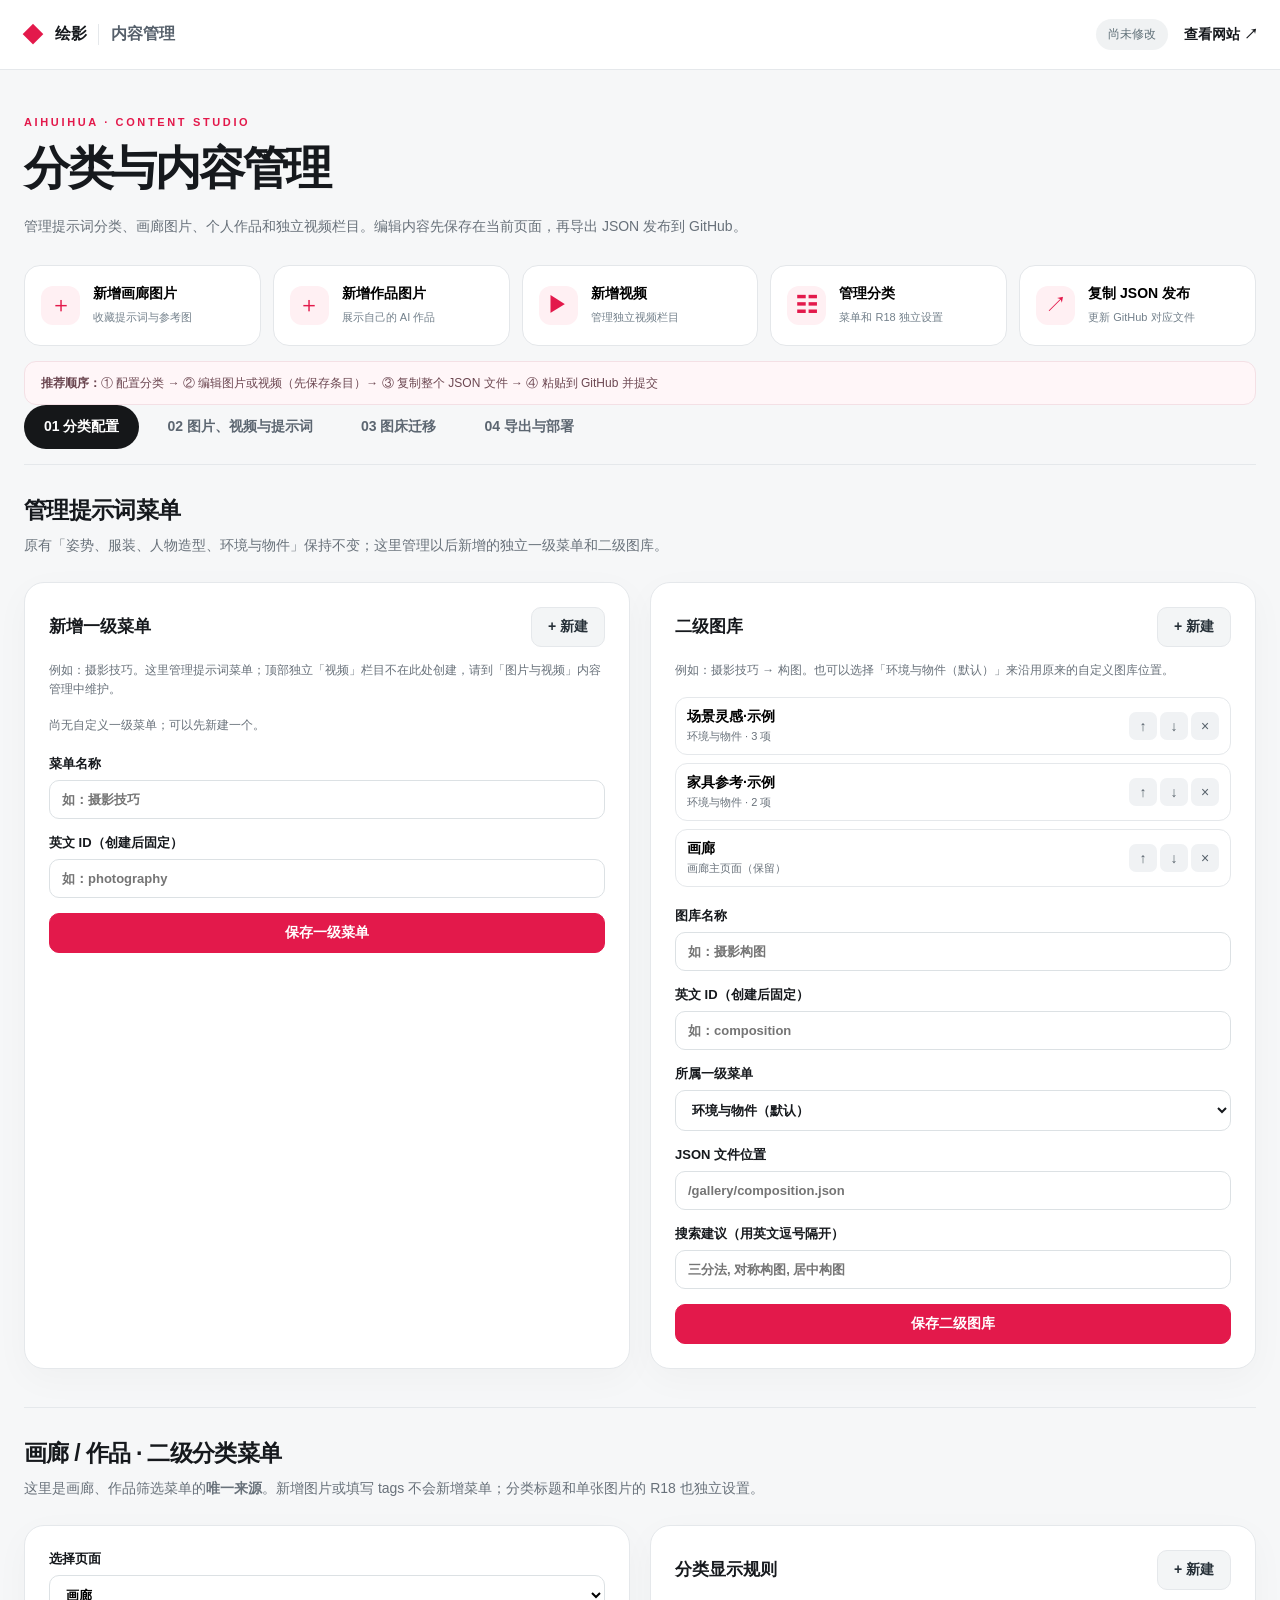
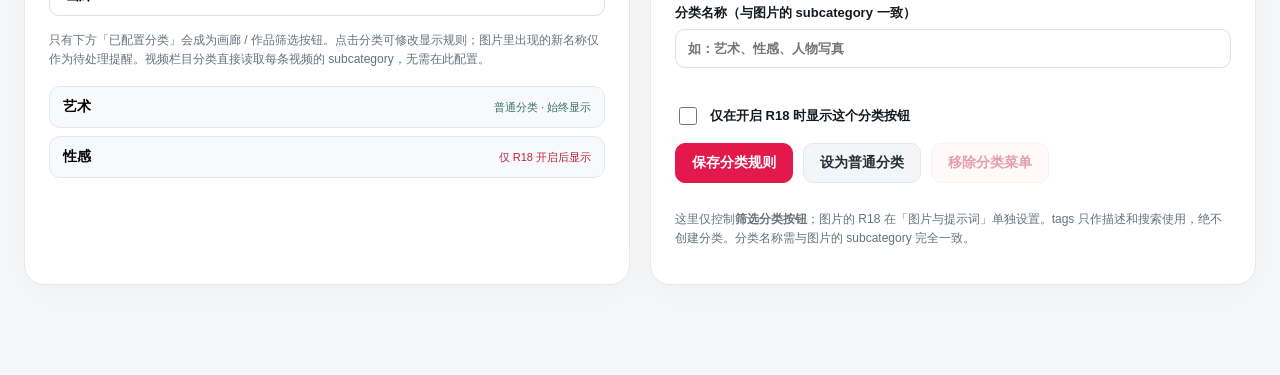
==== commit d9062e5c: "Clarify that video categories are generated from video entries" ====
--- a/manage.html
+++ b/manage.html
@@ -66,7 +66,7 @@
         <div class="manage-columns">
           <article class="panel">
             <label class="collection-view-label">选择页面<select id="collectionFilterView"><option value="gallery">画廊</option><option value="works">作品</option></select></label>
-            <div class="muted small">只有下方「已配置分类」会成为网站筛选按钮。点击分类可修改显示规则；图片里出现的新名称仅作为待处理提醒。</div>
+            <div class="muted small">只有下方「已配置分类」会成为画廊 / 作品筛选按钮。点击分类可修改显示规则；图片里出现的新名称仅作为待处理提醒。视频栏目分类直接读取每条视频的 subcategory，无需在此配置。</div>
             <div id="collectionFilterList" class="item-rows" aria-label="画廊和作品分类">正在读取分类…</div>
             <div id="collectionUnconfigured" class="unconfigured-list" hidden></div>
           </article>
--- a/manage.css
+++ b/manage.css
@@ -26,3 +26,5 @@
 /* 视频内容管理 */
 #videoUrlField[hidden],#itemVideoPreview[hidden]{display:none!important}
 .preview video{display:block;width:100%;height:100%;max-height:100%;object-fit:contain;background:#101216}
+
+@media(max-width:620px){.quick-actions{grid-template-columns:repeat(2,minmax(0,1fr))}}
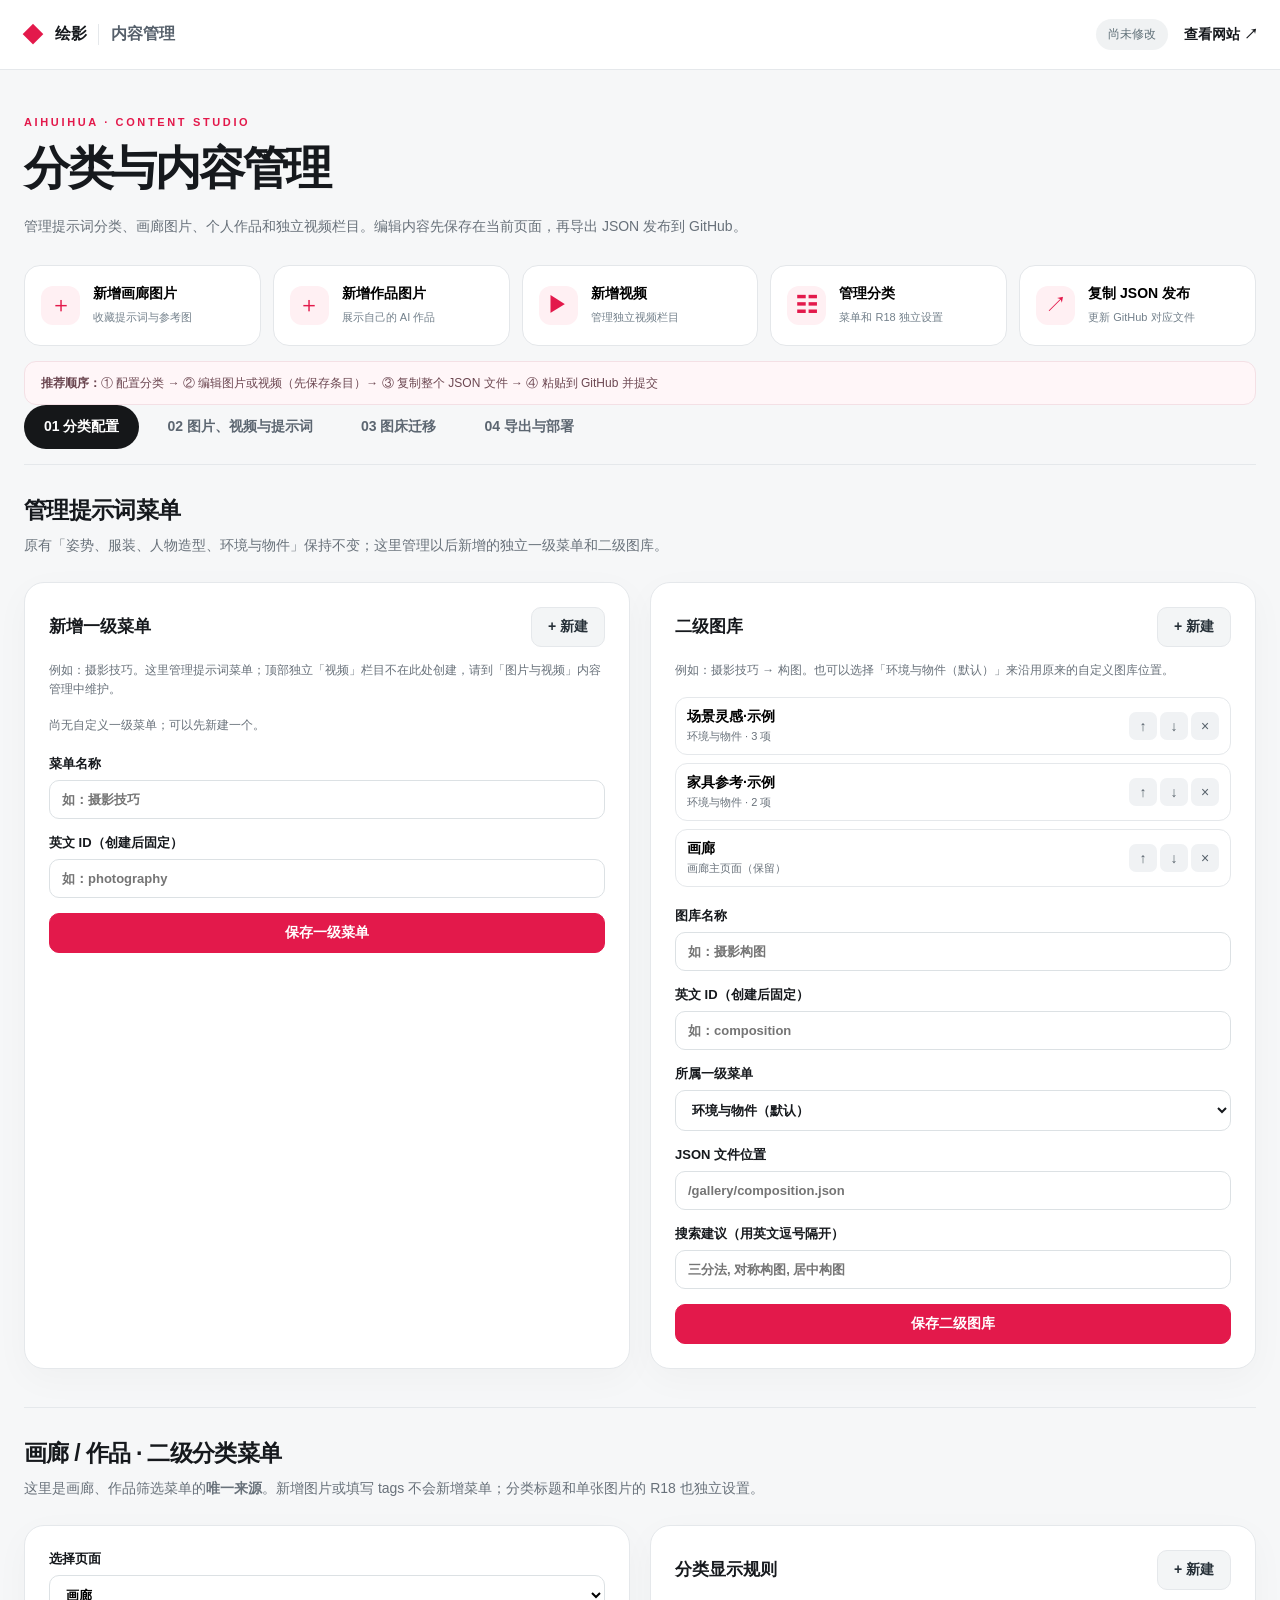
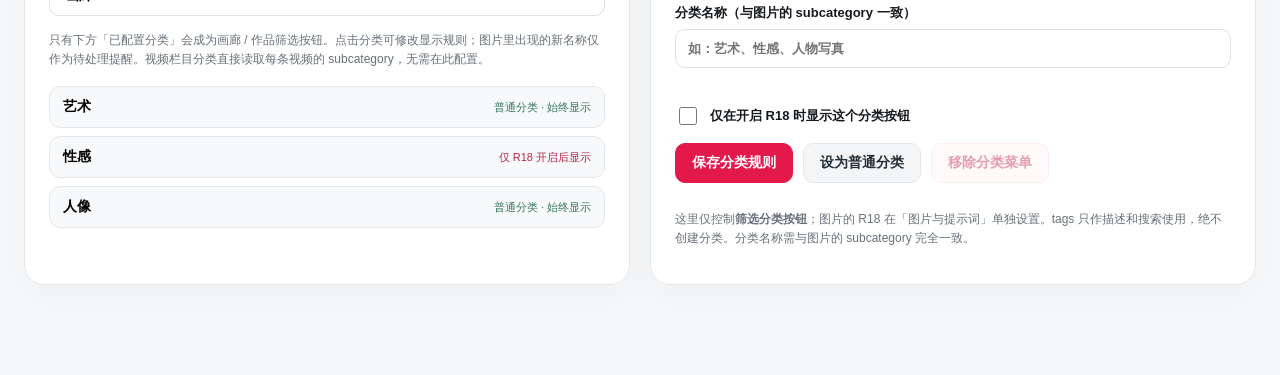
==== commit c5858f23: "Add reference image support to gallery and works (manage.html)" ====
--- a/manage.html
+++ b/manage.html
@@ -6,7 +6,7 @@
   <meta name="robots" content="noindex,nofollow">
   <title>内容与素材管理 · 绘影 AIHUIHUA</title>
   <link rel="icon" href="favicon.svg" type="image/svg+xml">
-  <link rel="stylesheet" href="manage.css?v=4">
+  <link rel="stylesheet" href="manage.css?v=5">
 </head>
 <body>
   <header class="manage-top">
@@ -109,6 +109,7 @@
             <div id="itemCategoryActions" class="row-actions" hidden><button type="button" id="goCategoryConfig" class="subtle">＋ 新增或管理二级分类</button></div>
             <label>中文提示词<textarea id="itemZh" rows="3"></textarea></label>
             <label>英文提示词<textarea id="itemEn" rows="3"></textarea></label>
+            <label id="referenceImagesField" hidden>参考图地址（每行一个，仅画廊 / 作品）<textarea id="itemReferenceImages" rows="3" placeholder="https://example.com/reference-01.webp&#10;https://example.com/reference-02.webp"></textarea><small class="muted small">选填。每行填写一张参考图的公开 HTTPS / HTTP 直链，最多可添加多张。</small></label>
             <label>图片介绍<textarea id="itemDescription" rows="2"></textarea></label>
             <label>图片标签（仅说明图片，不影响菜单）<input id="itemTags" placeholder="如：人像, 电影感, 写真"></label>
             <p class="field-hint">标签会出现在图片详情中，也可以用于搜索；无论添加多少标签，都不会新增分类按钮。</p>
@@ -162,6 +163,6 @@
   </main>
   <div id="toast" role="status" aria-live="polite"></div>
   <script src="zip.js" defer></script>
-  <script src="manage.js?v=4" defer></script>
+  <script src="manage.js?v=5" defer></script>
 </body>
 </html>
